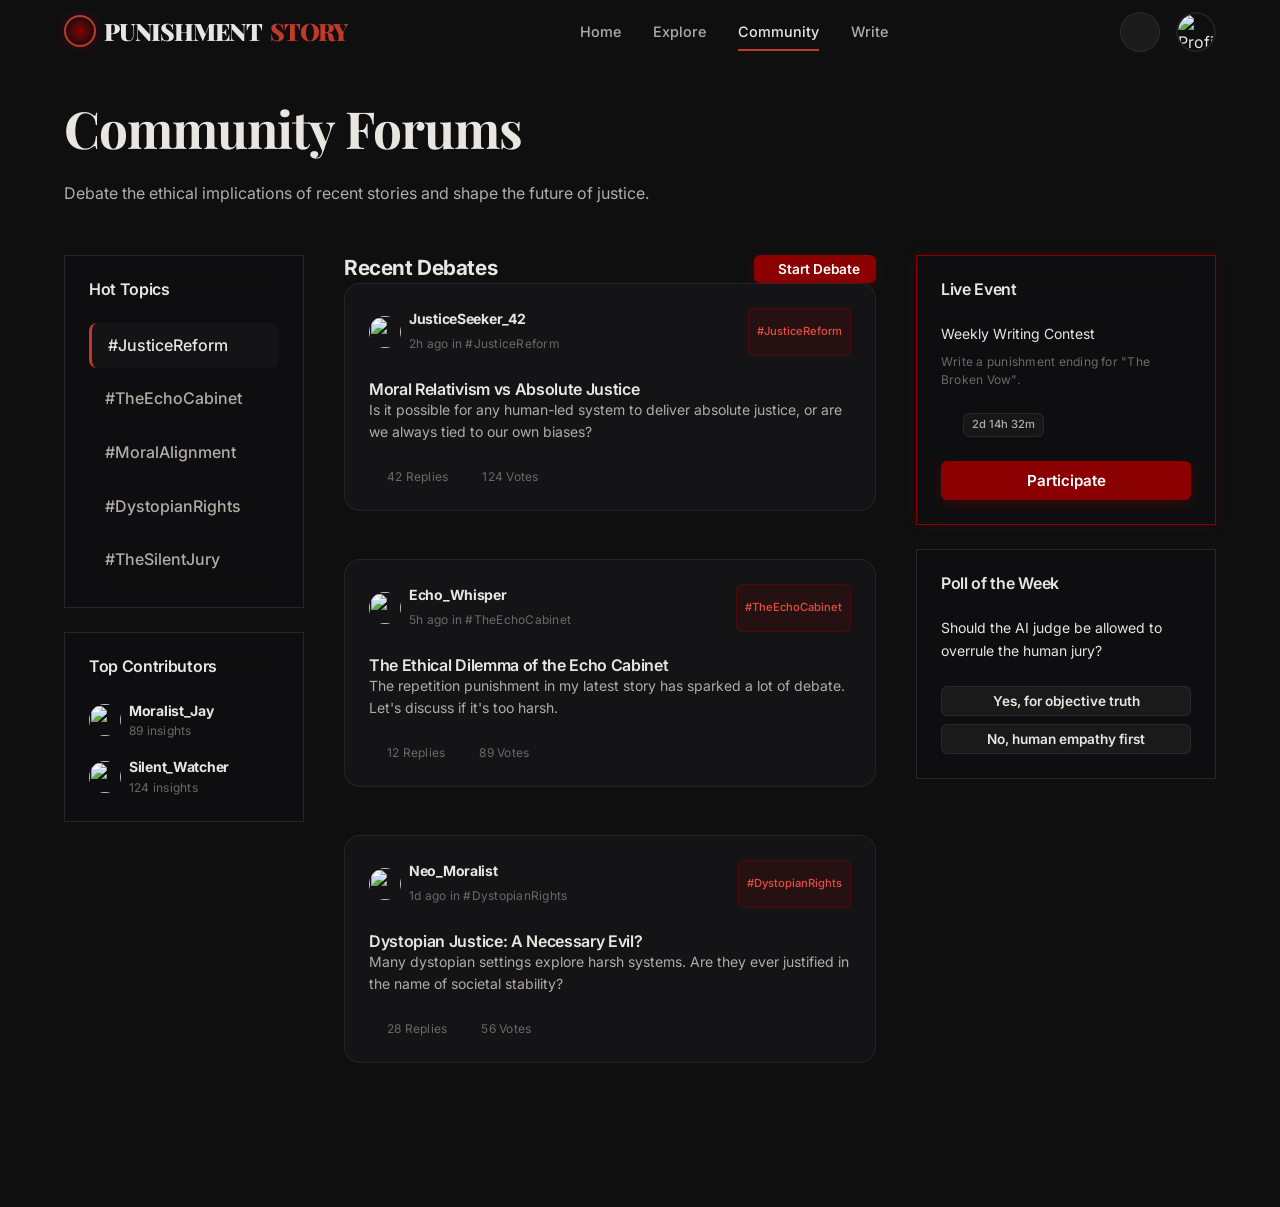
==== community.html @ e68a0f76 "initial commit" ====
<!DOCTYPE html>
<html lang="en">
<head>
    <meta charset="UTF-8">
    <meta name="viewport" content="width=device-width, initial-scale=1.0">
    <title>Community | Punishment Story</title>
    
    <!-- Fonts -->
    <link rel="preconnect" href="https://fonts.googleapis.com">
    <link rel="preconnect" href="https://fonts.gstatic.com" crossorigin>
    
    <!-- Lucide Icons -->
    <script src="https://unpkg.com/lucide@latest"></script>
    
    <!-- Styles -->
    <link rel="stylesheet" href="css/base.css">
    <link rel="stylesheet" href="css/components.css">
    <link rel="stylesheet" href="css/nav.css">
    <link rel="stylesheet" href="css/community.css">
</head>
<body class="page-enter">

    <!-- ── Navigation ── -->
    <nav class="navbar">
        <div class="nav-container">
            <a href="index.html" class="nav-logo">
                <div class="logo-icon"><i data-lucide="justice"></i></div>
                Punishment <span>Story</span>
            </a>
            
            <div class="nav-links">
                <a href="index.html" class="nav-link">Home</a>
                <a href="explore.html" class="nav-link">Explore</a>
                <a href="community.html" class="nav-link active">Community</a>
                <a href="write.html" class="nav-link">Write</a>
            </div>
            
            <div class="nav-actions">
                <button class="nav-btn theme-toggle"><i data-lucide="moon"></i></button>
                <a href="profile.html" class="nav-profile-btn">
                    <img src="https://i.pravatar.cc/150?u=stranger" alt="Profile">
                </a>
                <button class="menu-toggle"><i data-lucide="menu"></i></button>
            </div>
        </div>
    </nav>

    <main class="community-main section-lg">
        <div class="container mb-xl text-center">
            <h1 class="display-lg mb-md">Community Forums</h1>
            <p class="text-secondary body-md">Debate the ethical implications of recent stories and shape the future of justice.</p>
        </div>

        <div class="container community-layout">
            <!-- ── Main Sidebar (Topics) ── -->
            <aside class="community-topics flex flex-col gap-lg">
                <div class="glass p-lg">
                    <h3 class="heading-sm mb-md">Hot Topics</h3>
                    <div class="flex flex-col gap-sm">
                        <a href="#" class="topic-link active">#JusticeReform</a>
                        <a href="#" class="topic-link">#TheEchoCabinet</a>
                        <a href="#" class="topic-link">#MoralAlignment</a>
                        <a href="#" class="topic-link">#DystopianRights</a>
                        <a href="#" class="topic-link">#TheSilentJury</a>
                    </div>
                </div>

                <div class="glass p-lg">
                    <h3 class="heading-sm mb-md">Top Contributors</h3>
                    <div class="flex flex-col gap-md">
                        <div class="contributor flex gap-sm align-center">
                            <img src="https://i.pravatar.cc/150?u=user1" class="profile-avatar-sm">
                            <div>
                                <h4 class="body-sm font-bold">Moralist_Jay</h4>
                                <p class="caption text-muted">89 insights</p>
                            </div>
                        </div>
                        <div class="contributor flex gap-sm align-center">
                            <img src="https://i.pravatar.cc/150?u=user2" class="profile-avatar-sm">
                            <div>
                                <h4 class="body-sm font-bold">Silent_Watcher</h4>
                                <p class="caption text-muted">124 insights</p>
                            </div>
                        </div>
                    </div>
                </div>
            </aside>

            <!-- ── Main Thread Feed ── -->
            <div class="community-feed">
                <div class="flex-between mb-lg">
                    <h2 class="heading-md">Recent Debates</h2>
                    <button class="btn btn-primary btn-sm"><i data-lucide="plus"></i> Start Debate</button>
                </div>

                <div class="debate-feed flex flex-col gap-lg" id="debate-list">
                    <!-- Debate cards rendered via JS -->
                </div>
            </div>

            <!-- ── Live Events Section ── -->
            <aside class="community-events flex flex-col gap-lg">
                <div class="glass p-lg glow-red-sm border-red">
                    <h3 class="heading-sm mb-md">Live Event</h3>
                    <div class="event-card">
                        <p class="body-sm font-bold mb-xs">Weekly Writing Contest</p>
                        <p class="caption text-muted mb-md">Write a punishment ending for "The Broken Vow".</p>
                        <div class="timer flex gap-sm align-center mb-md">
                            <i data-lucide="clock" style="width: 14px;"></i>
                            <span class="tag">2d 14h 32m</span>
                        </div>
                        <button class="btn btn-primary w-100">Participate</button>
                    </div>
                </div>

                <div class="glass p-lg">
                    <h3 class="heading-sm mb-md">Poll of the Week</h3>
                    <p class="body-sm mb-md">Should the AI judge be allowed to overrule the human jury?</p>
                    <div class="flex flex-col gap-sm">
                        <button class="btn btn-secondary btn-sm">Yes, for objective truth</button>
                        <button class="btn btn-secondary btn-sm">No, human empathy first</button>
                    </div>
                </div>
            </aside>
        </div>
    </main>

    <!-- Scripts -->
    <script src="js/data.js"></script>
    <script src="js/main.js"></script>
    <script src="js/community.js"></script>
    <script>lucide.createIcons();</script>
</body>
</html>
---- css/base.css ----
/* ============================================================
   BASE.CSS — Punishment Story Design System
   ============================================================ */

@import url('https://fonts.googleapis.com/css2?family=Inter:wght@300;400;500;600;700&family=Crimson+Pro:ital,wght@0,300;0,400;0,600;1,300;1,400&family=Playfair+Display:wght@700;900&display=swap');

/* ── Design Tokens ──────────────────────────────────────── */
:root {
  /* Backgrounds */
  --bg-void:       #0a0a0b;
  --bg-base:       #0f0f10;
  --bg-raised:     #141416;
  --bg-elevated:   #1a1a1d;
  --bg-overlay:    rgba(15, 15, 16, 0.92);

  /* Accent Colors */
  --red-deep:      #8b0000;
  --red-mid:       #c0392b;
  --red-glow:      #e74c3c;
  --red-muted:     rgba(139, 0, 0, 0.15);
  --red-subtle:    rgba(139, 0, 0, 0.08);

  /* Gold / Warm */
  --gold:          #c9a84c;
  --gold-dim:      #9a7d35;
  --gold-muted:    rgba(201, 168, 76, 0.15);

  /* Text */
  --text-primary:  #e8e6e1;
  --text-secondary:#b0ada6;
  --text-muted:    #6b6966;
  --text-faint:    #3a3835;

  /* Borders */
  --border:        rgba(255, 255, 255, 0.07);
  --border-hover:  rgba(255, 255, 255, 0.14);
  --border-red:    rgba(139, 0, 0, 0.4);

  /* Cards */
  --card-bg:       rgba(255, 255, 255, 0.03);
  --card-hover:    rgba(255, 255, 255, 0.06);
  --card-border:   rgba(255, 255, 255, 0.06);

  /* Glass */
  --glass-bg:      rgba(15, 15, 16, 0.75);
  --glass-border:  rgba(255, 255, 255, 0.1);

  /* Fonts */
  --font-ui:       'Inter', system-ui, sans-serif;
  --font-reading:  'Crimson Pro', Georgia, serif;
  --font-display:  'Playfair Display', Georgia, serif;

  /* Sizing */
  --nav-height:    64px;
  --content-max:   1200px;
  --reading-max:   700px;

  /* Transitions */
  --ease-smooth:   cubic-bezier(0.4, 0, 0.2, 1);
  --ease-out:      cubic-bezier(0, 0, 0.2, 1);
  --ease-spring:   cubic-bezier(0.34, 1.56, 0.64, 1);
  --duration-fast: 150ms;
  --duration-mid:  300ms;
  --duration-slow: 600ms;

  /* Shadows */
  --shadow-sm:     0 2px 8px rgba(0,0,0,0.4);
  --shadow-md:     0 8px 24px rgba(0,0,0,0.6);
  --shadow-lg:     0 20px 60px rgba(0,0,0,0.8);
  --shadow-red:    0 0 30px rgba(139, 0, 0, 0.3);
  --shadow-red-sm: 0 0 12px rgba(139, 0, 0, 0.2);

  /* Z-index layers */
  --z-base:    1;
  --z-card:    10;
  --z-nav:     100;
  --z-modal:   200;
  --z-tooltip: 300;
}

/* ── Reset ───────────────────────────────────────────────── */
*, *::before, *::after {
  box-sizing: border-box;
  margin: 0;
  padding: 0;
}

html {
  scroll-behavior: smooth;
  font-size: 16px;
  -webkit-text-size-adjust: 100%;
}

body {
  font-family: var(--font-ui);
  background-color: var(--bg-base);
  color: var(--text-primary);
  line-height: 1.6;
  min-height: 100vh;
  overflow-x: hidden;
  -webkit-font-smoothing: antialiased;
  -moz-osx-font-smoothing: grayscale;
}

img, video {
  max-width: 100%;
  height: auto;
  display: block;
}

a {
  color: inherit;
  text-decoration: none;
}

button {
  cursor: pointer;
  border: none;
  background: none;
  font-family: inherit;
  font-size: inherit;
  color: inherit;
}

input, textarea, select {
  font-family: inherit;
  font-size: inherit;
  color: inherit;
}

ul, ol {
  list-style: none;
}

/* ── Typography ──────────────────────────────────────────── */
h1, h2, h3, h4, h5, h6 {
  font-weight: 700;
  line-height: 1.2;
  letter-spacing: -0.02em;
}

.display-xl {
  font-family: var(--font-display);
  font-size: clamp(2.5rem, 6vw, 5.5rem);
  font-weight: 900;
  line-height: 1.05;
  letter-spacing: -0.03em;
}

.display-lg {
  font-family: var(--font-display);
  font-size: clamp(1.8rem, 4vw, 3.5rem);
  font-weight: 700;
  line-height: 1.1;
}

.heading-xl { font-size: clamp(1.5rem, 3vw, 2.5rem); }
.heading-lg { font-size: clamp(1.2rem, 2.5vw, 1.8rem); }
.heading-md { font-size: clamp(1rem, 2vw, 1.3rem); }
.heading-sm { font-size: 1rem; font-weight: 600; }

.body-lg { font-size: 1.125rem; line-height: 1.7; }
.body-md { font-size: 1rem;     line-height: 1.65; }
.body-sm { font-size: 0.875rem; line-height: 1.6; }
.caption  { font-size: 0.75rem; line-height: 1.5; letter-spacing: 0.02em; }

.text-muted    { color: var(--text-muted); }
.text-secondary{ color: var(--text-secondary); }
.text-red      { color: var(--red-mid); }
.text-gold     { color: var(--gold); }

/* ── Layout Utilities ────────────────────────────────────── */
.container {
  width: 100%;
  max-width: var(--content-max);
  margin: 0 auto;
  padding: 0 24px;
}

.section {
  padding: 80px 0;
}

.section-sm { padding: 48px 0; }
.section-lg { padding: 120px 0; }

.flex         { display: flex; }
.flex-center  { display: flex; align-items: center; justify-content: center; }
.flex-between { display: flex; align-items: center; justify-content: space-between; }
.flex-col     { display: flex; flex-direction: column; }
.gap-xs  { gap: 4px; }
.gap-sm  { gap: 8px; }
.gap-md  { gap: 16px; }
.gap-lg  { gap: 24px; }
.gap-xl  { gap: 40px; }

/* ── Glass Effect ────────────────────────────────────────── */
.glass {
  background: var(--glass-bg);
  backdrop-filter: blur(16px) saturate(120%);
  -webkit-backdrop-filter: blur(16px) saturate(120%);
  border: 1px solid var(--glass-border);
}

.glass-card {
  background: var(--card-bg);
  backdrop-filter: blur(10px);
  -webkit-backdrop-filter: blur(10px);
  border: 1px solid var(--card-border);
  border-radius: 12px;
}

/* ── Glow Effects ────────────────────────────────────────── */
.glow-red {
  box-shadow: var(--shadow-red);
}
.glow-red-sm {
  box-shadow: var(--shadow-red-sm);
}
.glow-text-red {
  text-shadow: 0 0 20px rgba(192, 57, 43, 0.6);
}
.glow-gold {
  box-shadow: 0 0 20px rgba(201, 168, 76, 0.3);
}

/* ── Scrollbar ───────────────────────────────────────────── */
::-webkit-scrollbar { width: 6px; height: 6px; }
::-webkit-scrollbar-track { background: transparent; }
::-webkit-scrollbar-thumb { background: rgba(255,255,255,0.12); border-radius: 3px; }
::-webkit-scrollbar-thumb:hover { background: rgba(255,255,255,0.2); }

/* ── Focus States ────────────────────────────────────────── */
:focus-visible {
  outline: 2px solid var(--red-mid);
  outline-offset: 2px;
  border-radius: 4px;
}

/* ── Selection ───────────────────────────────────────────── */
::selection {
  background: rgba(139, 0, 0, 0.35);
  color: var(--text-primary);
}

/* ── Animations & Keyframes ──────────────────────────────── */
@keyframes fadeInUp {
  from { opacity: 0; transform: translateY(24px); }
  to   { opacity: 1; transform: translateY(0); }
}

@keyframes fadeIn {
  from { opacity: 0; }
  to   { opacity: 1; }
}

@keyframes slideInLeft {
  from { opacity: 0; transform: translateX(-20px); }
  to   { opacity: 1; transform: translateX(0); }
}

@keyframes slideInRight {
  from { opacity: 0; transform: translateX(20px); }
  to   { opacity: 1; transform: translateX(0); }
}

@keyframes scaleIn {
  from { opacity: 0; transform: scale(0.95); }
  to   { opacity: 1; transform: scale(1); }
}

@keyframes pulseRed {
  0%, 100% { box-shadow: 0 0 10px rgba(139,0,0,0.2); }
  50%       { box-shadow: 0 0 30px rgba(192,57,43,0.5); }
}

@keyframes fogDrift {
  0%   { transform: translateX(0) translateY(0) scale(1); opacity: 0.3; }
  33%  { transform: translateX(-30px) translateY(-15px) scale(1.05); opacity: 0.5; }
  66%  { transform: translateX(20px) translateY(-25px) scale(0.98); opacity: 0.35; }
  100% { transform: translateX(0) translateY(0) scale(1); opacity: 0.3; }
}

@keyframes particleDrift {
  0%   { transform: translateY(0) translateX(0); opacity: 0; }
  10%  { opacity: 1; }
  90%  { opacity: 0.6; }
  100% { transform: translateY(-100vh) translateX(20px); opacity: 0; }
}

@keyframes shimmer {
  0%   { background-position: -200% center; }
  100% { background-position: 200% center; }
}

@keyframes intensePulse {
  0%, 100% { background-color: var(--bg-base); }
  50%       { background-color: rgba(139, 0, 0, 0.04); }
}

@keyframes barFill {
  from { width: 0; }
}

@keyframes spin {
  to { transform: rotate(360deg); }
}

@keyframes countUp {
  from { opacity: 0; transform: translateY(4px); }
  to   { opacity: 1; transform: translateY(0); }
}

/* Animation utility classes */
.animate-fadeInUp   { animation: fadeInUp var(--duration-slow) var(--ease-out) both; }
.animate-fadeIn     { animation: fadeIn var(--duration-mid) var(--ease-out) both; }
.animate-scaleIn    { animation: scaleIn var(--duration-mid) var(--ease-spring) both; }

/* Staggered animation delays */
.delay-1  { animation-delay: 100ms; }
.delay-2  { animation-delay: 200ms; }
.delay-3  { animation-delay: 300ms; }
.delay-4  { animation-delay: 400ms; }
.delay-5  { animation-delay: 500ms; }
.delay-6  { animation-delay: 700ms; }
.delay-7  { animation-delay: 900ms; }

/* ── Visibility Helpers ───────────────────────────────────── */
.sr-only {
  position: absolute; width: 1px; height: 1px;
  padding: 0; margin: -1px; overflow: hidden;
  clip: rect(0,0,0,0); white-space: nowrap; border: 0;
}

.hidden   { display: none !important; }
.invisible{ visibility: hidden; }

/* ── Responsive ──────────────────────────────────────────── */
@media (max-width: 768px) {
  .section    { padding: 56px 0; }
  .section-lg { padding: 80px 0; }
  .container  { padding: 0 16px; }
  .hide-mobile { display: none !important; }
}

@media (min-width: 769px) {
  .hide-desktop { display: none !important; }
}

/* ── Divider ────────────────────────────────────────────── */
.divider {
  width: 100%;
  height: 1px;
  background: linear-gradient(90deg, transparent, var(--border), transparent);
  margin: 40px 0;
}

.divider-red {
  background: linear-gradient(90deg, transparent, var(--red-deep), transparent);
  opacity: 0.4;
}

/* ── Badge / Pill ────────────────────────────────────────── */
.badge {
  display: inline-flex;
  align-items: center;
  gap: 4px;
  padding: 3px 10px;
  border-radius: 100px;
  font-size: 0.72rem;
  font-weight: 600;
  letter-spacing: 0.05em;
  text-transform: uppercase;
  border: 1px solid;
}

.badge-red    { background: var(--red-muted); border-color: var(--border-red); color: var(--red-glow); }
.badge-gold   { background: var(--gold-muted); border-color: rgba(201,168,76,0.3); color: var(--gold); }
.badge-muted  { background: rgba(255,255,255,0.05); border-color: var(--border); color: var(--text-muted); }

/* ── Tag Chip ────────────────────────────────────────────── */
.tag {
  display: inline-flex;
  align-items: center;
  padding: 4px 12px;
  border-radius: 6px;
  font-size: 0.78rem;
  font-weight: 500;
  background: rgba(255,255,255,0.06);
  border: 1px solid var(--border);
  color: var(--text-secondary);
  transition: all var(--duration-fast) var(--ease-smooth);
  cursor: pointer;
}

.tag:hover {
  background: rgba(255,255,255,0.1);
  border-color: var(--border-hover);
  color: var(--text-primary);
}

.tag.active {
  background: var(--red-muted);
  border-color: var(--border-red);
  color: var(--red-glow);
}

/* ── Progress / Intensity Bar ────────────────────────────── */
.intensity-bar {
  display: flex;
  align-items: center;
  gap: 8px;
  font-size: 0.75rem;
  color: var(--text-muted);
}

.intensity-track {
  flex: 1;
  height: 4px;
  background: rgba(255,255,255,0.08);
  border-radius: 2px;
  overflow: hidden;
}

.intensity-fill {
  height: 100%;
  border-radius: 2px;
  transition: width 0.8s var(--ease-out);
}

.intensity-fill[data-level="1"] { background: #4ade80; width: 20%; }
.intensity-fill[data-level="2"] { background: #facc15; width: 40%; }
.intensity-fill[data-level="3"] { background: #fb923c; width: 60%; }
.intensity-fill[data-level="4"] { background: var(--red-mid); width: 80%; }
.intensity-fill[data-level="5"] { background: linear-gradient(90deg, var(--red-deep), var(--red-glow)); width: 100%; box-shadow: 0 0 8px rgba(231,76,60,0.5); }

/* ── Loading Spinner ─────────────────────────────────────── */
.spinner {
  width: 20px; height: 20px;
  border: 2px solid rgba(255,255,255,0.1);
  border-top-color: var(--red-mid);
  border-radius: 50%;
  animation: spin 0.7s linear infinite;
}

/* ── Smooth Page Transition ──────────────────────────────── */
.page-enter {
  animation: fadeIn 0.4s var(--ease-out);
}
---- css/components.css ----
/* ============================================================
   COMPONENTS.CSS — Punishment Story UI Components
   ============================================================ */

/* ── Buttons ─────────────────────────────────────────────── */
.btn {
  display: inline-flex;
  align-items: center;
  justify-content: center;
  gap: 8px;
  padding: 10px 24px;
  border-radius: 6px;
  font-weight: 600;
  font-size: 0.95rem;
  transition: all var(--duration-mid) var(--ease-smooth);
  white-space: nowrap;
  user-select: none;
}

.btn-primary {
  background: var(--red-deep);
  color: white;
  box-shadow: 0 4px 12px rgba(139, 0, 0, 0.3);
}

.btn-primary:hover {
  background: var(--red-mid);
  transform: translateY(-2px);
  box-shadow: 0 8px 20px rgba(139, 0, 0, 0.5);
}

.btn-secondary {
  background: rgba(255, 255, 255, 0.05);
  color: var(--text-primary);
  border: 1px solid var(--border);
}

.btn-secondary:hover {
  background: rgba(255, 255, 255, 0.1);
  border-color: var(--border-hover);
}

.btn-outline-red {
  background: transparent;
  color: var(--red-glow);
  border: 1px solid var(--red-deep);
}

.btn-outline-red:hover {
  background: var(--red-subtle);
  border-color: var(--red-mid);
}

.btn-sm { padding: 6px 16px; font-size: 0.85rem; }
.btn-lg { padding: 14px 32px; font-size: 1.1rem; }
.btn-icon { padding: 8px; border-radius: 8px; }

/* ── Story Cards ─────────────────────────────────────────── */
.story-card {
  position: relative;
  border-radius: 12px;
  overflow: hidden;
  background: var(--bg-raised);
  border: 1px solid var(--border);
  transition: all var(--duration-mid) var(--ease-out);
  height: 100%;
  display: flex;
  flex-direction: column;
}

.story-card:hover {
  transform: translateY(-8px);
  border-color: var(--border-hover);
  box-shadow: var(--shadow-lg);
}

.story-card .card-image {
  position: relative;
  width: 100%;
  aspect-ratio: 16 / 10;
  overflow: hidden;
  background: #1a1a1d;
}

.story-card .card-image img {
  width: 100%;
  height: 100%;
  object-fit: cover;
  transition: transform var(--duration-slow) var(--ease-out);
}

.story-card:hover .card-image img {
  transform: scale(1.08);
}

.story-card .intensity-pill {
  position: absolute;
  top: 12px;
  right: 12px;
  z-index: 2;
}

.story-card .card-content {
  padding: 20px;
  flex: 1;
  display: flex;
  flex-direction: column;
  gap: 12px;
}

.story-card .card-tags {
  display: flex;
  flex-wrap: wrap;
  gap: 6px;
}

.story-card .card-title {
  font-size: 1.25rem;
  font-weight: 700;
  color: var(--text-primary);
  line-height: 1.3;
}

.story-card .card-hook {
  font-size: 0.9rem;
  color: var(--text-secondary);
  display: -webkit-box;
  -webkit-line-clamp: 2;
  -webkit-box-orient: vertical;
  overflow: hidden;
  line-height: 1.5;
}

.story-card .card-footer {
  margin-top: auto;
  padding-top: 16px;
  display: flex;
  align-items: center;
  justify-content: space-between;
  border-top: 1px solid var(--border);
}

.story-card .author-info {
  display: flex;
  align-items: center;
  gap: 8px;
  font-size: 0.85rem;
  color: var(--text-muted);
}

/* ── Interactive Category Tiles ──────────────────────────── */
.category-grid {
  display: grid;
  grid-template-columns: repeat(auto-fill, minmax(240px, 1fr));
  gap: 24px;
}

.category-tile {
  position: relative;
  padding: 40px 24px;
  background: var(--bg-raised);
  border: 1px solid var(--border);
  border-radius: 12px;
  text-align: center;
  transition: all var(--duration-mid) var(--ease-spring);
  overflow: hidden;
  cursor: pointer;
}

.category-tile:hover {
  transform: translateY(-5px) scale(1.02);
  background: var(--bg-elevated);
  border-color: var(--red-deep);
  box-shadow: var(--shadow-red-sm);
}

.category-tile .tile-icon {
  font-size: 2.5rem;
  margin-bottom: 16px;
  display: block;
}

.category-tile h3 {
  font-size: 1.2rem;
  margin-bottom: 8px;
}

.category-tile p {
  font-size: 0.85rem;
  color: var(--text-muted);
}

.category-tile::after {
  content: '';
  position: absolute;
  top: 0; left: 0;
  width: 100%; height: 100%;
  background: radial-gradient(circle at center, var(--red-muted) 0%, transparent 70%);
  opacity: 0;
  transition: opacity var(--duration-mid);
  pointer-events: none;
}

.category-tile:hover::after {
  opacity: 1;
}

/* ── Input Fields ────────────────────────────────────────── */
.input-group {
  display: flex;
  flex-direction: column;
  gap: 8px;
}

.input-label {
  font-size: 0.85rem;
  font-weight: 600;
  color: var(--text-secondary);
}

.text-input {
  background: var(--bg-elevated);
  border: 1px solid var(--border);
  border-radius: 8px;
  padding: 12px 16px;
  outline: none;
  transition: all var(--duration-fast);
}

.text-input:focus {
  border-color: var(--red-deep);
  box-shadow: 0 0 0 2px var(--red-subtle);
}

/* ── Modals ──────────────────────────────────────────────── */
.modal-overlay {
  position: fixed;
  top: 0; left: 0;
  width: 100%; height: 100%;
  background: rgba(0,0,0,0.85);
  backdrop-filter: blur(8px);
  z-index: var(--z-modal);
  display: flex;
  align-items: center;
  justify-content: center;
  opacity: 0;
  visibility: hidden;
  transition: all var(--duration-mid);
}

.modal-overlay.active {
  opacity: 1;
  visibility: visible;
}

.modal-content {
  background: var(--bg-raised);
  border: 1px solid var(--border);
  border-radius: 16px;
  width: 100%;
  max-width: 500px;
  padding: 32px;
  position: relative;
  transform: translateY(20px);
  transition: transform var(--duration-mid) var(--ease-spring);
}

.modal-overlay.active .modal-content {
  transform: translateY(0);
}

/* ── Poll / Voting ───────────────────────────────────────── */
.poll-container {
  background: var(--bg-raised);
  border: 1px solid var(--border);
  border-radius: 12px;
  padding: 24px;
}

.poll-option {
  margin-top: 16px;
  cursor: pointer;
}

.poll-bar-wrapper {
  position: relative;
  height: 48px;
  background: rgba(255, 255, 255, 0.05);
  border-radius: 8px;
  overflow: hidden;
  display: flex;
  align-items: center;
  padding: 0 16px;
  border: 1px solid var(--border);
  transition: border-color var(--duration-fast);
}

.poll-bar-wrapper:hover {
  border-color: var(--border-hover);
}

.poll-bar-fill {
  position: absolute;
  top: 0; left: 0;
  height: 100%;
  background: var(--red-muted);
  width: 0;
  transition: width 1s var(--ease-out);
}

.poll-label {
  position: relative;
  z-index: 2;
  font-weight: 600;
  flex: 1;
}

.poll-percent {
  position: relative;
  z-index: 2;
  font-weight: 700;
  opacity: 0;
  transition: opacity 0.5s;
}

.voted .poll-percent { opacity: 1; }
.voted .poll-bar-fill { background: var(--red-deep); }
---- css/nav.css ----
/* ============================================================
   NAV.CSS — Punishment Story Navigation
   ============================================================ */

.navbar {
  position: fixed;
  top: 0; left: 0;
  width: 100%;
  height: var(--nav-height);
  background: transparent;
  border-bottom: 1px solid transparent;
  z-index: var(--z-nav);
  transition: all var(--duration-mid) var(--ease-smooth);
  display: flex;
  align-items: center;
}

.navbar.scrolled {
  background: var(--bg-overlay);
  backdrop-filter: blur(20px);
  border-bottom: 1px solid var(--border);
  height: 60px;
}

.navbar .nav-container {
  display: flex;
  align-items: center;
  justify-content: space-between;
  width: 100%;
  max-width: var(--content-max);
  margin: 0 auto;
  padding: 0 24px;
}

/* ── Logo ────────────────────────────────────────────────── */
.nav-logo {
  font-family: var(--font-display);
  font-size: 1.5rem;
  font-weight: 900;
  letter-spacing: -0.05em;
  display: flex;
  align-items: center;
  gap: 8px;
  color: var(--text-primary);
  text-transform: uppercase;
}

.nav-logo span {
  color: var(--red-mid);
}

.logo-icon {
  width: 32px; height: 32px;
  background: radial-gradient(circle, var(--red-deep) 0%, transparent 80%);
  border: 2px solid var(--red-mid);
  border-radius: 50%;
  display: flex;
  align-items: center;
  justify-content: center;
  box-shadow: 0 0 10px rgba(139, 0, 0, 0.4);
}

/* ── Nav Links ───────────────────────────────────────────── */
.nav-links {
  display: flex;
  align-items: center;
  gap: 32px;
}

.nav-link {
  font-size: 0.9rem;
  font-weight: 500;
  color: var(--text-secondary);
  transition: all var(--duration-fast);
  position: relative;
  padding: 8px 0;
}

.nav-link:hover {
  color: var(--text-primary);
}

.nav-link::after {
  content: '';
  position: absolute;
  bottom: 0; left: 0;
  width: 0; height: 2px;
  background: var(--red-mid);
  transition: width var(--duration-mid) var(--ease-out);
}

.nav-link:hover::after,
.nav-link.active::after {
  width: 100%;
}

.nav-link.active {
  color: var(--text-primary);
}

/* ── Nav Actions ─────────────────────────────────────────── */
.nav-actions {
  display: flex;
  align-items: center;
  gap: 16px;
}

.nav-btn {
  width: 40px; height: 40px;
  border-radius: 50%;
  display: flex;
  align-items: center;
  justify-content: center;
  color: var(--text-secondary);
  background: rgba(255, 255, 255, 0.05);
  border: 1px solid var(--border);
  transition: all var(--duration-fast);
}

.nav-btn:hover {
  background: rgba(255, 255, 255, 0.1);
  color: var(--text-primary);
  border-color: var(--border-hover);
  transform: scale(1.05);
}

.nav-profile-btn {
  width: 40px; height: 40px;
  border-radius: 50%;
  border: 2px solid var(--border);
  overflow: hidden;
  transition: all var(--duration-fast);
}

.nav-profile-btn:hover {
  border-color: var(--red-mid);
}

.nav-profile-btn img {
  width: 100%; height: 100%;
  object-fit: cover;
}

/* ── Mobile Menu Toggle ──────────────────────────────────── */
.menu-toggle {
  display: none;
  flex-direction: column;
  gap: 6px;
  width: 24px;
}

.menu-toggle span {
  display: block;
  width: 100%;
  height: 2px;
  background: var(--text-primary);
  transition: all var(--duration-mid);
}

/* ── Responsive ──────────────────────────────────────────── */
@media (max-width: 992px) {
  .nav-links {
    display: none; /* Hide desktop links */
  }

  .menu-toggle {
    display: flex;
  }

  .mobile-menu {
    position: fixed;
    top: 0; right: -100%;
    width: 300px; height: 100vh;
    background: var(--bg-void);
    backdrop-filter: blur(20px);
    z-index: var(--z-modal);
    display: flex;
    flex-direction: column;
    padding: 100px 32px;
    gap: 24px;
    transition: right var(--duration-mid) var(--ease-out);
    border-left: 1px solid var(--border);
  }

  .mobile-menu.active {
    right: 0;
  }
}
---- css/community.css ----
/* ============================================================
   COMMUNITY.CSS — Community Dashboard Layout
   ============================================================ */

.community-main {
    padding-top: 100px;
}

.community-layout {
    display: grid;
    grid-template-columns: 240px 1fr 300px;
    gap: 40px;
    align-items: start;
}

@media (max-width: 1200px) {
    .community-layout {
        grid-template-columns: 1fr 1fr;
    }
}

@media (max-width: 992px) {
    .community-layout {
        grid-template-columns: 1fr;
    }
}

/* ── Topics Sidebar ─────────────────────────────────────── */
.topic-link {
    display: block;
    padding: 10px 16px;
    border-radius: 8px;
    font-weight: 500;
    color: var(--text-secondary);
    transition: all 0.3s;
}

.topic-link:hover, .topic-link.active {
    color: var(--text-primary);
    background: var(--bg-raised);
    border-left: 3px solid var(--red-mid);
}

.profile-avatar-sm {
    width: 32px;
    height: 32px;
    border-radius: 50%;
}

/* ── Debate Feed ────────────────────────────────────────── */
.debate-card {
    padding: 24px;
    background: var(--bg-raised);
    border: 1px solid var(--border);
    border-radius: 16px;
    transition: all 0.3s;
}

.debate-card:hover {
    border-color: var(--border-hover);
    transform: translateY(-4px);
}

.debate-header {
    display: flex;
    justify-content: space-between;
    margin-bottom: 16px;
}

.debate-meta {
    display: flex;
    gap: 12px;
    color: var(--text-muted);
    font-size: 0.8rem;
}

/* ── Responsive ──────────────────────────────────────────── */
.w-100 { width: 100%; }
.mt-sm { margin-top: 8px; }
.p-lg { padding: 24px; }
.mb-xs { margin-bottom: 8px; }
.mb-md { margin-bottom: 24px; }
.mb-xl { margin-bottom: 48px; }
.gap-xs { gap: 4px; }
.gap-md { gap: 16px; }
.gap-lg { gap: 24px; }
.flex-col { display: flex; flex-direction: column; }
.align-center { align-items: center; }
.flex-between { display: flex; align-items: center; justify-content: space-between; }
.tag { font-size: 0.7rem; padding: 2px 8px; background: rgba(255, 255, 255, 0.04); }
.timer { color: var(--red-glow); }
.glow-red-sm { box-shadow: var(--shadow-red-sm); }
.border-red { border-color: var(--red-deep); }
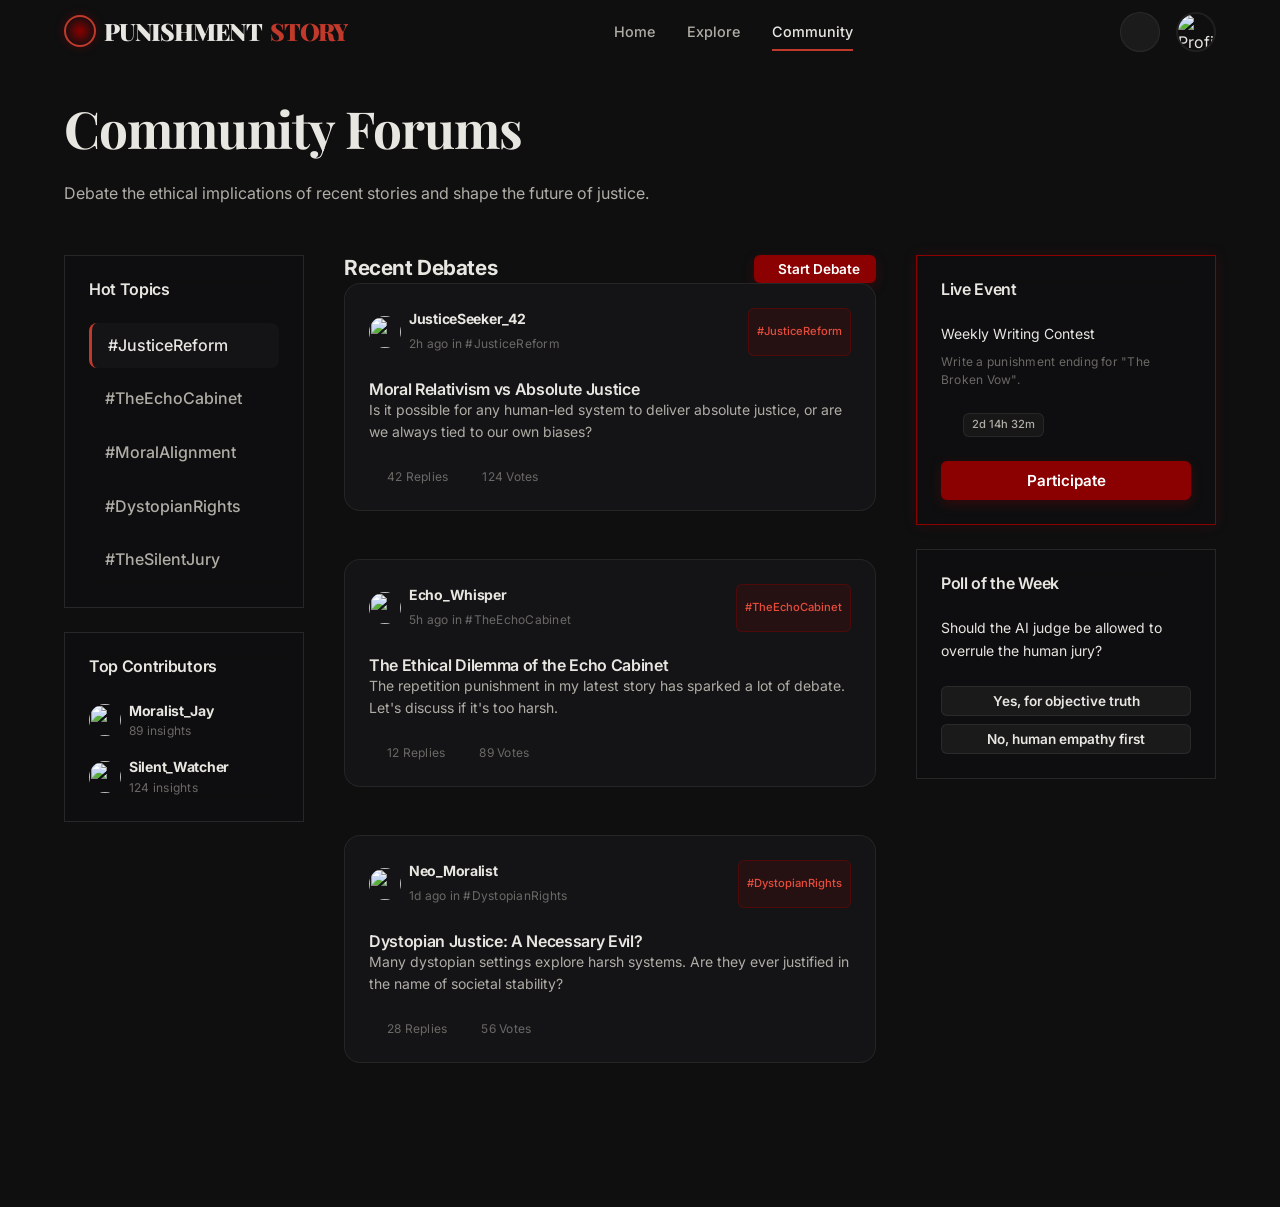
==== commit 36be8e52: "Remove 'Write' link from navigation bar and add profile assets" ====
--- a/community.html
+++ b/community.html
@@ -32,7 +32,6 @@
                 <a href="index.html" class="nav-link">Home</a>
                 <a href="explore.html" class="nav-link">Explore</a>
                 <a href="community.html" class="nav-link active">Community</a>
-                <a href="write.html" class="nav-link">Write</a>
             </div>
             
             <div class="nav-actions">
--- a/css/components.css
+++ b/css/components.css
@@ -157,11 +157,15 @@
 
 .category-tile {
   position: relative;
+  appearance: none;
+  width: 100%;
   padding: 40px 24px;
   background: var(--bg-raised);
   border: 1px solid var(--border);
   border-radius: 12px;
   text-align: center;
+  font: inherit;
+  color: inherit;
   transition: all var(--duration-mid) var(--ease-spring);
   overflow: hidden;
   cursor: pointer;
@@ -172,6 +176,12 @@
   background: var(--bg-elevated);
   border-color: var(--red-deep);
   box-shadow: var(--shadow-red-sm);
+}
+
+.category-tile:focus-visible {
+  outline: 2px solid var(--red-mid);
+  outline-offset: 4px;
+  transform: translateY(-3px);
 }
 
 .category-tile .tile-icon {
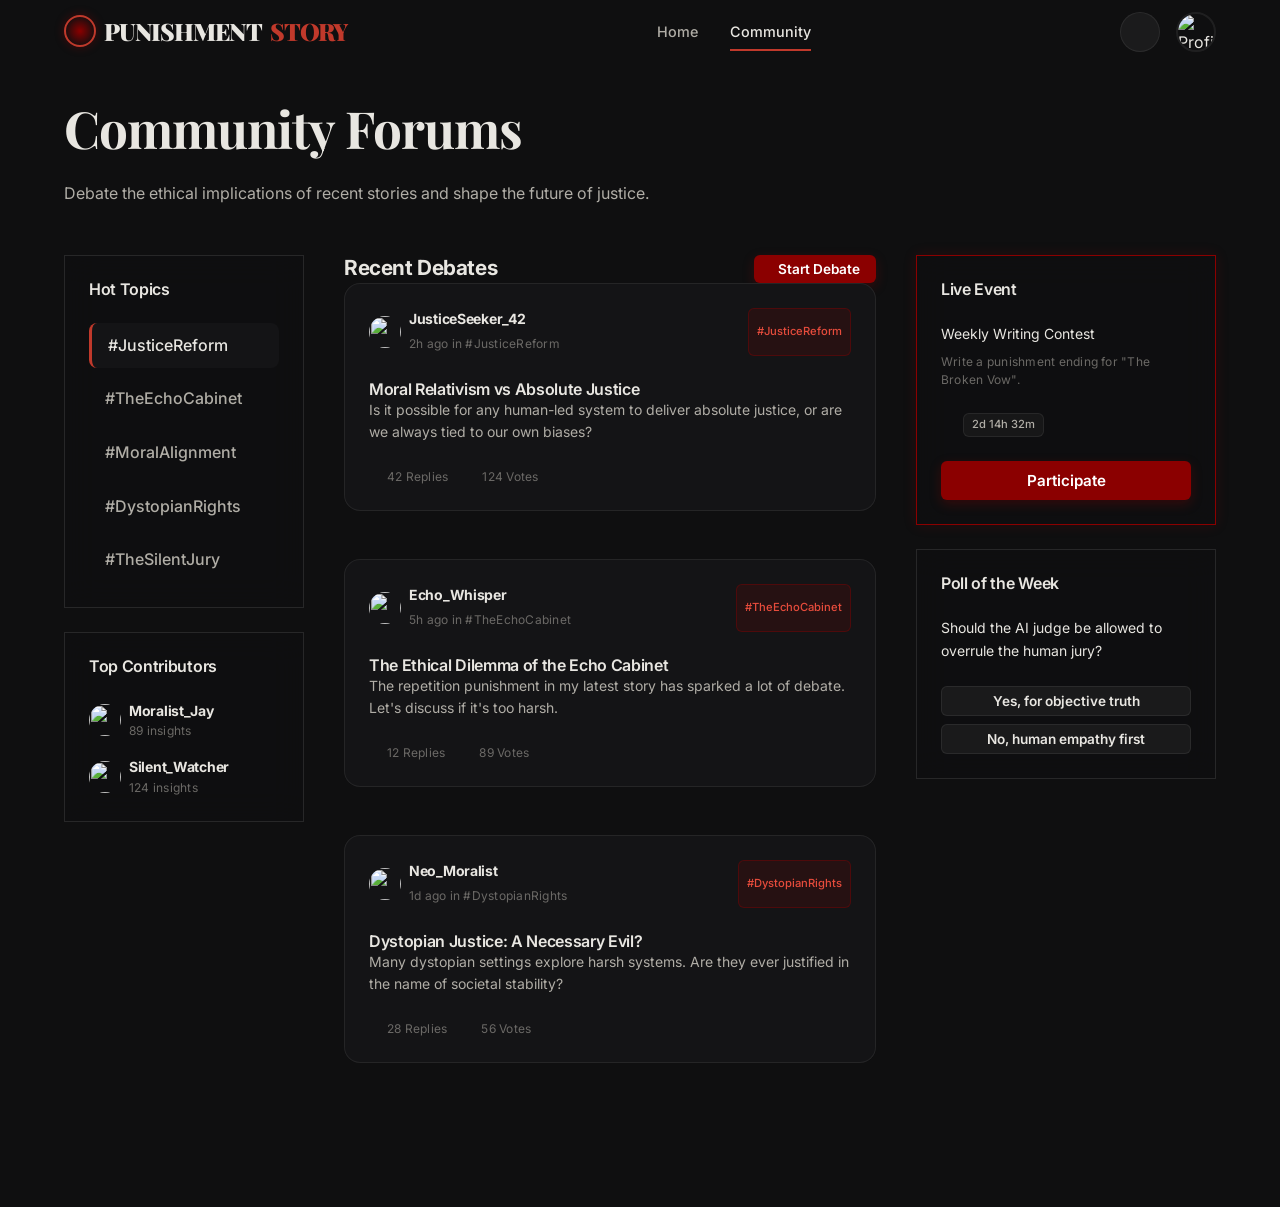
==== commit 48827cf6: "Remove Explore link from navigation bar globally" ====
--- a/community.html
+++ b/community.html
@@ -30,7 +30,6 @@
             
             <div class="nav-links">
                 <a href="index.html" class="nav-link">Home</a>
-                <a href="explore.html" class="nav-link">Explore</a>
                 <a href="community.html" class="nav-link active">Community</a>
             </div>
             
